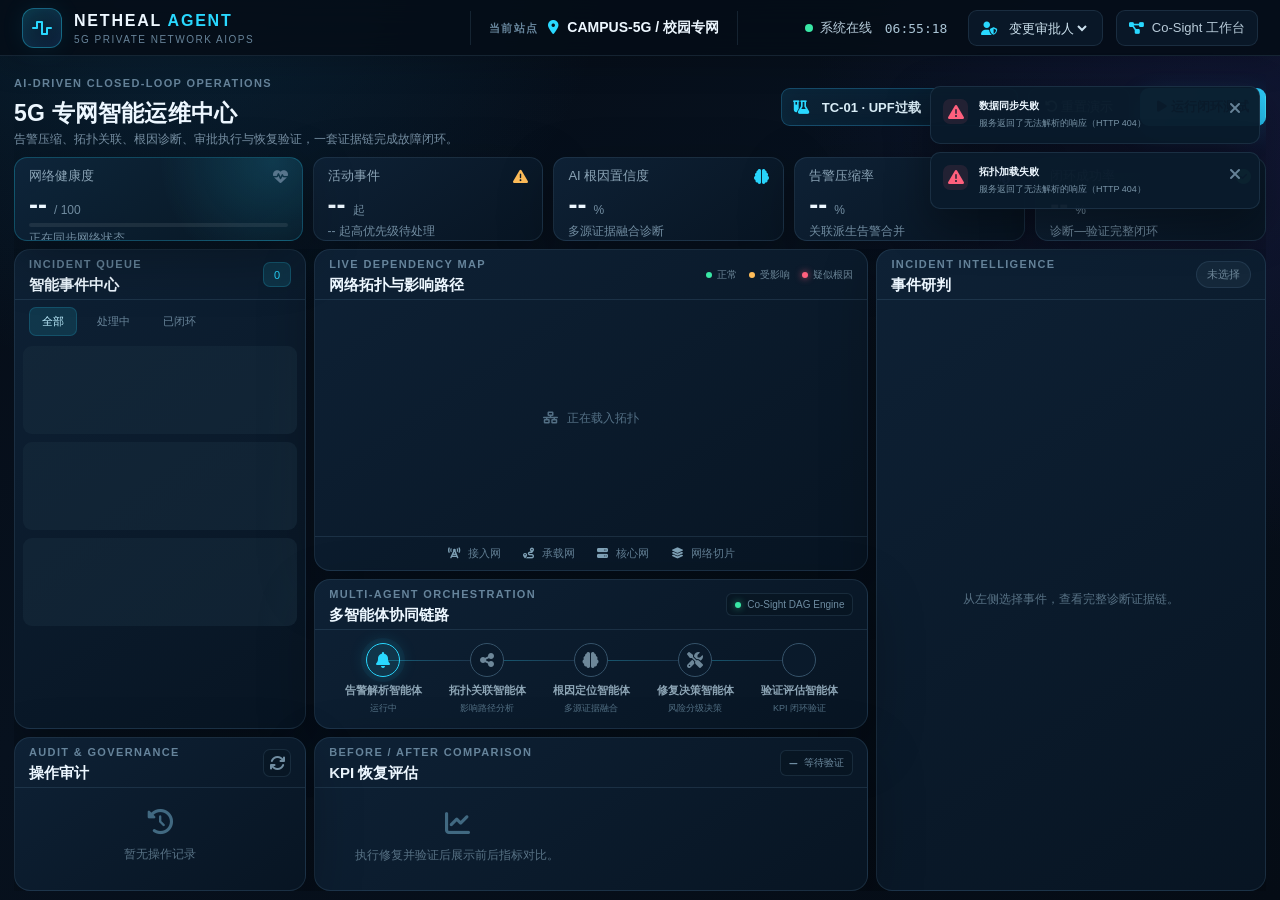
==== cosight_server/web/netheal.html @ 5e8ea45b "feat: productionize NetHeal operations cockpit" ====
<!DOCTYPE html>
<html lang="zh-CN">
<head>
  <meta charset="UTF-8">
  <meta name="viewport" content="width=device-width, initial-scale=1.0">
  <meta name="theme-color" content="#06111f">
  <title>NetHeal Agent · 5G 专网智能运维中心</title>
  <link rel="icon" href="./favicon.ico">
  <link rel="stylesheet" href="./libs/fontawesome-6.7.2/css/all.min.css">
  <link rel="stylesheet" href="./styles/netheal.css">
</head>
<body>
  <div class="ambient-grid" aria-hidden="true"></div>
  <header class="topbar">
    <a class="brand" href="./netheal.html" aria-label="NetHeal 首页">
      <span class="brand-mark"><i class="fa-solid fa-wave-square"></i></span>
      <span>
        <strong>NETHEAL <em>AGENT</em></strong>
        <small>5G PRIVATE NETWORK AIOPS</small>
      </span>
    </a>
    <div class="site-identity">
      <span class="eyebrow">当前站点</span>
      <strong><i class="fa-solid fa-location-dot"></i> CAMPUS-5G / 校园专网</strong>
    </div>
    <div class="top-actions">
      <div class="live-state"><span class="pulse"></span><span>系统在线</span></div>
      <span class="clock" id="system-clock">--:--:--</span>
      <label class="role-control" title="演示基于角色的操作权限">
        <i class="fa-solid fa-user-shield"></i>
        <select id="role-selector" aria-label="当前操作角色">
          <option value="viewer">观察员</option>
          <option value="operator">运维工程师</option>
          <option value="approver" selected>变更审批人</option>
          <option value="admin">系统管理员</option>
        </select>
      </label>
      <a class="ghost-button" href="./" title="返回 Co-Sight 通用工作台">
        <i class="fa-solid fa-diagram-project"></i><span>Co-Sight 工作台</span>
      </a>
    </div>
  </header>

  <main class="dashboard-shell">
    <section class="hero-row">
      <div>
        <p class="eyebrow">AI-DRIVEN CLOSED-LOOP OPERATIONS</p>
        <h1>5G 专网智能运维中心</h1>
        <p class="hero-copy">告警压缩、拓扑关联、根因诊断、审批执行与恢复验证，一套证据链完成故障闭环。</p>
      </div>
      <div class="hero-actions">
        <label class="scenario-control" title="选择一个可重复执行的系统验收用例">
          <i class="fa-solid fa-flask-vial"></i>
          <select id="scenario-selector" aria-label="测试用例">
            <option value="upf-overload">TC-01 · UPF过载</option>
            <option value="backhaul-link-down">TC-02 · 回传链路中断</option>
            <option value="slice-capacity-shortage">TC-03 · URLLC切片不足</option>
          </select>
        </label>
        <button class="secondary-button" id="reset-demo">
          <i class="fa-solid fa-rotate-left"></i> 重置演示
        </button>
        <button class="primary-button" id="run-demo">
          <i class="fa-solid fa-play"></i> 运行闭环测试
        </button>
      </div>
    </section>

    <section class="metric-grid" aria-label="网络运行指标">
      <article class="metric-card health-card">
        <div class="metric-heading"><span>网络健康度</span><i class="fa-solid fa-heart-pulse"></i></div>
        <div class="metric-value"><strong id="metric-health">--</strong><small>/ 100</small></div>
        <div class="health-track"><span id="health-progress"></span></div>
        <p id="health-caption">正在同步网络状态</p>
      </article>
      <article class="metric-card">
        <div class="metric-heading"><span>活动事件</span><i class="fa-solid fa-triangle-exclamation amber"></i></div>
        <div class="metric-value"><strong id="metric-active">--</strong><small>起</small></div>
        <p><span id="metric-critical">--</span> 起高优先级待处理</p>
      </article>
      <article class="metric-card">
        <div class="metric-heading"><span>AI 根因置信度</span><i class="fa-solid fa-brain cyan"></i></div>
        <div class="metric-value"><strong id="metric-confidence">--</strong><small>%</small></div>
        <p>多源证据融合诊断</p>
      </article>
      <article class="metric-card">
        <div class="metric-heading"><span>告警压缩率</span><i class="fa-solid fa-filter-circle-dollar violet"></i></div>
        <div class="metric-value"><strong id="metric-compression">--</strong><small>%</small></div>
        <p>关联派生告警合并</p>
      </article>
      <article class="metric-card">
        <div class="metric-heading"><span>闭环成功率</span><i class="fa-solid fa-circle-check green"></i></div>
        <div class="metric-value"><strong id="metric-closure">--</strong><small>%</small></div>
        <p>诊断—验证完整闭环</p>
      </article>
    </section>

    <section class="dashboard-grid">
      <article class="panel incidents-panel">
        <div class="panel-header">
          <div>
            <span class="eyebrow">INCIDENT QUEUE</span>
            <h2>智能事件中心</h2>
          </div>
          <span class="count-badge" id="incident-count">0</span>
        </div>
        <div class="filter-row">
          <button class="filter-chip active" data-filter="all">全部</button>
          <button class="filter-chip" data-filter="active">处理中</button>
          <button class="filter-chip" data-filter="closed">已闭环</button>
        </div>
        <div class="incident-list" id="incident-list">
          <div class="skeleton-list" aria-label="加载中">
            <span></span><span></span><span></span>
          </div>
        </div>
      </article>

      <article class="panel topology-panel">
        <div class="panel-header">
          <div>
            <span class="eyebrow">LIVE DEPENDENCY MAP</span>
            <h2>网络拓扑与影响路径</h2>
          </div>
          <div class="legend">
            <span><i class="legend-dot healthy"></i>正常</span>
            <span><i class="legend-dot affected"></i>受影响</span>
            <span><i class="legend-dot root-cause"></i>疑似根因</span>
          </div>
        </div>
        <div class="topology-canvas" id="topology-canvas">
          <svg id="topology-svg" role="img" aria-label="5G 校园专网拓扑图"></svg>
          <div class="topology-empty" id="topology-empty">
            <i class="fa-solid fa-network-wired"></i><span>正在载入拓扑</span>
          </div>
        </div>
        <div class="topology-footer">
          <span><i class="fa-solid fa-tower-cell"></i> 接入网</span>
          <span><i class="fa-solid fa-route"></i> 承载网</span>
          <span><i class="fa-solid fa-server"></i> 核心网</span>
          <span><i class="fa-solid fa-layer-group"></i> 网络切片</span>
        </div>
      </article>

      <article class="panel detail-panel">
        <div class="panel-header">
          <div>
            <span class="eyebrow">INCIDENT INTELLIGENCE</span>
            <h2>事件研判</h2>
          </div>
          <span class="status-pill muted" id="detail-status">未选择</span>
        </div>
        <div class="incident-hero" id="incident-hero">
          <div class="empty-state">
            <i class="fa-solid fa-radar"></i>
            <p>从左侧选择事件，查看完整诊断证据链。</p>
          </div>
        </div>
        <div class="detail-content hidden" id="detail-content">
          <div class="detail-meta">
            <span id="detail-id">--</span>
            <span id="detail-site">--</span>
            <span id="detail-time">--</span>
          </div>
          <h3 id="detail-title">--</h3>
          <p class="detail-summary" id="detail-summary">--</p>
          <div class="diagnosis-box">
            <div class="diagnosis-heading">
              <span><i class="fa-solid fa-crosshairs"></i> AI 根因定位</span>
              <strong id="detail-confidence">--%</strong>
            </div>
            <h4 id="detail-root-cause">等待诊断</h4>
            <p id="detail-impact">尚无影响面分析。</p>
          </div>
          <div class="section-title"><span>多源证据</span><small id="evidence-count">0 项</small></div>
          <div class="evidence-grid" id="evidence-grid"></div>
          <div class="section-title"><span>建议处置</span><small>风险分级执行</small></div>
          <ol class="repair-list" id="repair-list"></ol>
          <div class="section-title"><span>事件生命周期</span><small>全链路可追溯</small></div>
          <div class="incident-timeline" id="incident-timeline"></div>
          <div class="action-bar">
            <button class="workflow-button" id="action-diagnose"><i class="fa-solid fa-stethoscope"></i> 启动诊断</button>
            <button class="workflow-button" id="action-approve"><i class="fa-solid fa-user-check"></i> 审批方案</button>
            <button class="workflow-button danger" id="action-execute"><i class="fa-solid fa-terminal"></i> 模拟执行</button>
            <button class="workflow-button success" id="action-verify"><i class="fa-solid fa-shield-check"></i> 恢复验证</button>
          </div>
        </div>
      </article>

      <article class="panel workflow-panel">
        <div class="panel-header">
          <div>
            <span class="eyebrow">MULTI-AGENT ORCHESTRATION</span>
            <h2>多智能体协同链路</h2>
          </div>
          <span class="engine-badge"><span></span> Co-Sight DAG Engine</span>
        </div>
        <div class="workflow-rail" id="workflow-rail"></div>
        <div class="workflow-note">
          <i class="fa-solid fa-circle-info"></i>
          <span>每一步均保存输入、工具调用、输出和操作者，支持失败回溯与全链路审计。</span>
        </div>
      </article>

      <article class="panel kpi-panel">
        <div class="panel-header">
          <div>
            <span class="eyebrow">BEFORE / AFTER COMPARISON</span>
            <h2>KPI 恢复评估</h2>
          </div>
          <span class="validation-badge" id="validation-badge"><i class="fa-solid fa-minus"></i> 等待验证</span>
        </div>
        <div class="kpi-comparison" id="kpi-comparison">
          <div class="empty-state compact">
            <i class="fa-solid fa-chart-line"></i>
            <p>执行修复并验证后展示前后指标对比。</p>
          </div>
        </div>
      </article>

      <article class="panel audit-panel">
        <div class="panel-header">
          <div>
            <span class="eyebrow">AUDIT & GOVERNANCE</span>
            <h2>操作审计</h2>
          </div>
          <button class="icon-button" id="refresh-audit" title="刷新审计日志"><i class="fa-solid fa-arrows-rotate"></i></button>
        </div>
        <div class="audit-list" id="audit-list">
          <div class="empty-state compact"><i class="fa-solid fa-clock-rotate-left"></i><p>暂无操作记录</p></div>
        </div>
      </article>
    </section>
  </main>

  <div class="toast-stack" id="toast-stack" aria-live="polite"></div>
  <div class="operation-overlay hidden" id="operation-overlay" role="status" aria-live="polite">
    <div class="operation-card">
      <span class="operation-spinner"></span>
      <h3 id="operation-title">智能体正在协同分析</h3>
      <p id="operation-message">正在聚合告警、KPI、拓扑和知识库证据……</p>
      <div class="operation-progress"><span></span></div>
    </div>
  </div>

  <script src="./libs/d3.v7.min.js"></script>
  <script src="./js/netheal.js"></script>
</body>
</html>
---- cosight_server/web/styles/netheal.css ----
:root {
  color-scheme: dark;
  --bg: #050c16;
  --bg-soft: #081321;
  --panel: rgba(10, 25, 42, 0.9);
  --panel-strong: #0b1b2d;
  --line: rgba(127, 177, 214, 0.14);
  --line-bright: rgba(63, 216, 255, 0.32);
  --text: #edf7ff;
  --muted: #8199ad;
  --cyan: #29d8ff;
  --cyan-soft: rgba(41, 216, 255, 0.12);
  --green: #39e7a5;
  --amber: #ffbd59;
  --red: #ff607d;
  --violet: #9e82ff;
  --shadow: 0 18px 55px rgba(0, 0, 0, 0.28);
  --radius: 16px;
}

* {
  box-sizing: border-box;
}

html {
  min-width: 1180px;
  background: var(--bg);
}

body {
  margin: 0;
  min-height: 100vh;
  overflow-x: auto;
  color: var(--text);
  font-family: Inter, "SF Pro Display", "PingFang SC", "Microsoft YaHei", sans-serif;
  background:
    radial-gradient(circle at 12% -10%, rgba(25, 119, 172, 0.22), transparent 31%),
    radial-gradient(circle at 96% 15%, rgba(67, 55, 163, 0.18), transparent 29%),
    linear-gradient(145deg, #050c16 0%, #07111e 42%, #050c15 100%);
}

button,
select {
  font: inherit;
}

button,
a,
select {
  -webkit-tap-highlight-color: transparent;
}

button {
  color: inherit;
}

.ambient-grid {
  position: fixed;
  inset: 0;
  z-index: -1;
  opacity: 0.16;
  pointer-events: none;
  background-image:
    linear-gradient(rgba(51, 190, 234, 0.09) 1px, transparent 1px),
    linear-gradient(90deg, rgba(51, 190, 234, 0.09) 1px, transparent 1px);
  background-size: 42px 42px;
  mask-image: linear-gradient(to bottom, black, transparent 78%);
}

.topbar {
  position: sticky;
  top: 0;
  z-index: 20;
  display: grid;
  grid-template-columns: minmax(270px, 1fr) auto minmax(520px, 1fr);
  align-items: center;
  gap: 28px;
  min-height: 72px;
  padding: 10px 28px;
  border-bottom: 1px solid var(--line);
  background: rgba(5, 13, 23, 0.88);
  backdrop-filter: blur(18px);
  box-shadow: 0 10px 30px rgba(0, 0, 0, 0.16);
}

.brand {
  display: flex;
  align-items: center;
  gap: 12px;
  width: max-content;
  color: var(--text);
  text-decoration: none;
}

.brand-mark {
  display: grid;
  width: 42px;
  height: 42px;
  place-items: center;
  border: 1px solid rgba(41, 216, 255, 0.38);
  border-radius: 12px;
  color: var(--cyan);
  background: linear-gradient(145deg, rgba(41, 216, 255, 0.16), rgba(62, 77, 184, 0.15));
  box-shadow: inset 0 0 22px rgba(41, 216, 255, 0.1), 0 0 24px rgba(41, 216, 255, 0.08);
}

.brand strong {
  display: block;
  font-size: 15px;
  letter-spacing: 1.8px;
}

.brand strong em {
  color: var(--cyan);
  font-style: normal;
}

.brand small {
  display: block;
  margin-top: 4px;
  color: #68849a;
  font-size: 9px;
  letter-spacing: 1.5px;
}

.site-identity {
  display: flex;
  align-items: center;
  gap: 10px;
  padding: 8px 18px;
  border-right: 1px solid var(--line);
  border-left: 1px solid var(--line);
}

.site-identity strong {
  font-size: 13px;
  font-weight: 600;
}

.site-identity i {
  margin-right: 4px;
  color: var(--cyan);
}

.eyebrow {
  color: #66849b;
  font-size: 10px;
  font-weight: 700;
  letter-spacing: 1.35px;
  text-transform: uppercase;
}

.top-actions {
  display: flex;
  align-items: center;
  justify-content: flex-end;
  gap: 13px;
}

.live-state {
  display: flex;
  align-items: center;
  gap: 7px;
  color: #b9cfdd;
  font-size: 12px;
}

.pulse {
  width: 8px;
  height: 8px;
  border-radius: 50%;
  background: var(--green);
  box-shadow: 0 0 0 0 rgba(57, 231, 165, 0.5);
  animation: pulse 1.9s infinite;
}

.clock {
  min-width: 70px;
  color: #aac4d5;
  font-family: "JetBrains Mono", Consolas, monospace;
  font-size: 12px;
}

.role-control,
.ghost-button {
  display: flex;
  align-items: center;
  gap: 8px;
  height: 36px;
  padding: 0 12px;
  border: 1px solid var(--line);
  border-radius: 9px;
  color: #b8cbd9;
  background: rgba(12, 28, 45, 0.76);
  text-decoration: none;
}

.role-control i,
.ghost-button i {
  color: var(--cyan);
}

.role-control select {
  border: 0;
  outline: 0;
  color: #cde2ef;
  background: transparent;
  cursor: pointer;
}

.role-control option {
  color: var(--text);
  background: #0b1b2d;
}

.ghost-button {
  font-size: 12px;
  transition: 160ms ease;
}

.ghost-button:hover {
  border-color: var(--line-bright);
  color: white;
  transform: translateY(-1px);
}

.dashboard-shell {
  width: min(1840px, calc(100% - 40px));
  margin: 0 auto;
  padding: 26px 0 48px;
}

.hero-row {
  display: flex;
  align-items: flex-end;
  justify-content: space-between;
  gap: 30px;
  margin-bottom: 20px;
}

.hero-row h1 {
  margin: 7px 0 7px;
  font-size: 26px;
  line-height: 1.2;
  letter-spacing: 0.2px;
}

.hero-copy {
  margin: 0;
  color: #7891a5;
  font-size: 13px;
}

.hero-actions {
  display: flex;
  gap: 10px;
}

.scenario-control {
  display: flex;
  align-items: center;
  gap: 9px;
  min-width: 228px;
  min-height: 39px;
  padding: 0 11px;
  border: 1px solid rgba(56, 189, 248, 0.28);
  border-radius: 9px;
  color: #b8cbd9;
  background: linear-gradient(145deg, rgba(12, 36, 57, 0.94), rgba(7, 24, 40, 0.94));
  box-shadow: inset 0 0 18px rgba(34, 211, 238, 0.04);
}

.scenario-control i {
  flex: 0 0 auto;
  color: var(--cyan);
}

.scenario-control select {
  width: 188px;
  min-width: 0;
  border: 0;
  outline: 0;
  overflow: hidden;
  color: #d9edf7;
  background: transparent;
  font-size: 13px;
  font-weight: 600;
  text-overflow: ellipsis;
  cursor: pointer;
}

.scenario-control option {
  color: var(--text);
  background: #0b1b2d;
}

.scenario-control:focus-within {
  border-color: rgba(56, 189, 248, 0.7);
  box-shadow: 0 0 0 3px rgba(56, 189, 248, 0.08);
}

.primary-button,
.secondary-button,
.workflow-button {
  min-height: 39px;
  padding: 0 16px;
  border: 1px solid transparent;
  border-radius: 9px;
  cursor: pointer;
  transition: 160ms ease;
}

.primary-button {
  color: #031018;
  font-weight: 700;
  background: linear-gradient(135deg, #44e4ff, #27c6f8);
  box-shadow: 0 8px 26px rgba(39, 198, 248, 0.18);
}

.primary-button:hover {
  box-shadow: 0 10px 32px rgba(39, 198, 248, 0.3);
  transform: translateY(-1px);
}

.secondary-button {
  border-color: var(--line);
  color: #9bb2c3;
  background: rgba(11, 27, 45, 0.72);
}

.secondary-button:hover {
  border-color: rgba(255, 255, 255, 0.22);
  color: white;
}

.metric-grid {
  display: grid;
  grid-template-columns: 1.35fr repeat(4, minmax(170px, 1fr));
  gap: 12px;
  margin-bottom: 12px;
}

.metric-card,
.panel {
  border: 1px solid var(--line);
  background:
    linear-gradient(145deg, rgba(14, 34, 55, 0.91), rgba(7, 20, 34, 0.93)),
    var(--panel);
  box-shadow: var(--shadow);
}

.metric-card {
  min-height: 132px;
  padding: 17px 18px;
  border-radius: 13px;
  overflow: hidden;
}

.health-card {
  position: relative;
  border-color: rgba(41, 216, 255, 0.24);
  background:
    radial-gradient(circle at 90% 5%, rgba(41, 216, 255, 0.16), transparent 42%),
    linear-gradient(145deg, rgba(14, 38, 59, 0.96), rgba(7, 22, 36, 0.95));
}

.metric-heading {
  display: flex;
  align-items: center;
  justify-content: space-between;
  color: #8ba4b6;
  font-size: 12px;
}

.metric-heading i {
  color: #58758c;
  font-size: 15px;
}

.metric-heading i.cyan { color: var(--cyan); }
.metric-heading i.green { color: var(--green); }
.metric-heading i.amber { color: var(--amber); }
.metric-heading i.violet { color: var(--violet); }

.metric-value {
  display: flex;
  align-items: baseline;
  gap: 7px;
  margin: 14px 0 8px;
}

.metric-value strong {
  font-size: 30px;
  font-weight: 650;
  line-height: 1;
}

.metric-value small,
.metric-card p {
  color: #718ca0;
  font-size: 11px;
}

.metric-card p {
  margin: 8px 0 0;
}

.health-track {
  width: 100%;
  height: 4px;
  overflow: hidden;
  border-radius: 999px;
  background: rgba(255, 255, 255, 0.08);
}

.health-track span {
  display: block;
  width: 0;
  height: 100%;
  border-radius: inherit;
  background: linear-gradient(90deg, var(--cyan), var(--green));
  box-shadow: 0 0 12px rgba(41, 216, 255, 0.5);
  transition: width 500ms ease;
}

.dashboard-grid {
  display: grid;
  grid-template-columns: minmax(285px, 0.78fr) minmax(520px, 1.5fr) minmax(390px, 1fr);
  grid-template-areas:
    "incidents topology detail"
    "incidents workflow detail"
    "audit kpi detail";
  gap: 12px;
  align-items: stretch;
}

.panel {
  min-width: 0;
  border-radius: var(--radius);
}

.incidents-panel { grid-area: incidents; min-height: 740px; }
.topology-panel { grid-area: topology; min-height: 390px; }
.detail-panel { grid-area: detail; min-height: 740px; }
.workflow-panel { grid-area: workflow; min-height: 260px; }
.kpi-panel { grid-area: kpi; min-height: 280px; }
.audit-panel { grid-area: audit; min-height: 280px; }

.panel-header {
  display: flex;
  align-items: center;
  justify-content: space-between;
  min-height: 69px;
  padding: 15px 18px 13px;
  border-bottom: 1px solid var(--line);
}

.panel-header h2 {
  margin: 5px 0 0;
  font-size: 14px;
  font-weight: 650;
}

.count-badge {
  display: grid;
  min-width: 28px;
  height: 25px;
  padding: 0 8px;
  place-items: center;
  border: 1px solid rgba(41, 216, 255, 0.2);
  border-radius: 7px;
  color: var(--cyan);
  font-size: 11px;
  background: var(--cyan-soft);
}

.filter-row {
  display: flex;
  gap: 7px;
  padding: 12px 15px 4px;
}

.filter-chip {
  padding: 5px 11px;
  border: 1px solid transparent;
  border-radius: 7px;
  color: #688499;
  font-size: 11px;
  background: transparent;
  cursor: pointer;
}

.filter-chip:hover,
.filter-chip.active {
  border-color: rgba(41, 216, 255, 0.17);
  color: #bfefff;
  background: var(--cyan-soft);
}

.incident-list {
  max-height: 660px;
  padding: 8px 9px 12px;
  overflow-y: auto;
}

.incident-item {
  position: relative;
  width: 100%;
  margin-bottom: 7px;
  padding: 13px 13px 12px 17px;
  border: 1px solid transparent;
  border-radius: 10px;
  color: inherit;
  text-align: left;
  background: rgba(9, 24, 40, 0.72);
  cursor: pointer;
  transition: 150ms ease;
}

.incident-item::before {
  position: absolute;
  top: 15px;
  bottom: 15px;
  left: 7px;
  width: 2px;
  border-radius: 2px;
  background: #60798c;
  content: "";
}

.incident-item.severity-critical::before { background: var(--red); box-shadow: 0 0 9px rgba(255, 96, 125, 0.42); }
.incident-item.severity-major::before { background: var(--amber); }
.incident-item.severity-minor::before { background: var(--cyan); }

.incident-item:hover {
  border-color: rgba(127, 177, 214, 0.16);
  background: rgba(14, 34, 54, 0.92);
}

.incident-item.selected {
  border-color: rgba(41, 216, 255, 0.33);
  background: linear-gradient(120deg, rgba(41, 216, 255, 0.12), rgba(13, 36, 57, 0.94));
}

.incident-topline,
.incident-bottomline {
  display: flex;
  align-items: center;
  justify-content: space-between;
  gap: 8px;
}

.incident-topline {
  color: #66849a;
  font: 10px/1.2 "JetBrains Mono", Consolas, monospace;
}

.incident-item h3 {
  margin: 9px 0 11px;
  color: #dbeaf3;
  font-size: 12px;
  font-weight: 600;
  line-height: 1.55;
}

.incident-bottomline {
  color: #6d879a;
  font-size: 10px;
}

.mini-status,
.status-pill {
  display: inline-flex;
  align-items: center;
  border: 1px solid rgba(127, 177, 214, 0.13);
  border-radius: 999px;
  color: #93aabc;
  background: rgba(112, 143, 163, 0.09);
}

.mini-status {
  padding: 3px 7px;
}

.status-pill {
  padding: 5px 10px;
  font-size: 10px;
}

.status-pill.active,
.mini-status.active { border-color: rgba(41, 216, 255, 0.25); color: var(--cyan); background: var(--cyan-soft); }
.status-pill.warning,
.mini-status.warning { border-color: rgba(255, 189, 89, 0.25); color: var(--amber); background: rgba(255, 189, 89, 0.1); }
.status-pill.success,
.mini-status.success { border-color: rgba(57, 231, 165, 0.25); color: var(--green); background: rgba(57, 231, 165, 0.09); }
.status-pill.danger,
.mini-status.danger { border-color: rgba(255, 96, 125, 0.25); color: var(--red); background: rgba(255, 96, 125, 0.09); }
.status-pill.muted { color: #6e8799; }

.legend {
  display: flex;
  gap: 11px;
  color: #6d8799;
  font-size: 9px;
}

.legend span {
  display: flex;
  align-items: center;
  gap: 5px;
}

.legend-dot {
  width: 6px;
  height: 6px;
  border-radius: 50%;
  background: #49677d;
}

.legend-dot.healthy { background: var(--green); }
.legend-dot.affected { background: var(--amber); }
.legend-dot.root-cause { background: var(--red); box-shadow: 0 0 7px rgba(255, 96, 125, 0.8); }

.topology-canvas {
  position: relative;
  height: 268px;
  overflow: hidden;
}

#topology-svg {
  display: block;
  width: 100%;
  height: 100%;
}

.topology-link {
  stroke: rgba(89, 143, 179, 0.3);
  stroke-width: 1.3;
}

.topology-link.affected {
  stroke: var(--amber);
  stroke-dasharray: 6 5;
  animation: dash 1s linear infinite;
}

.topology-node circle {
  fill: #0d2338;
  stroke: #3e657e;
  stroke-width: 1.5;
  filter: drop-shadow(0 6px 8px rgba(0, 0, 0, 0.3));
}

.topology-node.healthy circle { stroke: rgba(57, 231, 165, 0.75); }
.topology-node.affected circle { stroke: var(--amber); fill: rgba(255, 189, 89, 0.12); }
.topology-node.root-cause circle {
  stroke: var(--red);
  stroke-width: 2.2;
  fill: rgba(255, 96, 125, 0.13);
  filter: drop-shadow(0 0 9px rgba(255, 96, 125, 0.33));
}

.topology-node text {
  fill: #acc3d1;
  font-size: 9px;
  text-anchor: middle;
  pointer-events: none;
}

.topology-node .node-icon {
  fill: #d8eaf4;
  font-family: "Font Awesome 6 Free";
  font-size: 12px;
  font-weight: 900;
}

.topology-node .node-type {
  fill: #57778d;
  font-size: 7px;
  letter-spacing: 0.4px;
}

.topology-empty {
  position: absolute;
  inset: 0;
  display: flex;
  align-items: center;
  justify-content: center;
  gap: 9px;
  color: #536f84;
  font-size: 12px;
}

.topology-empty.hidden {
  display: none;
}

.topology-footer {
  display: flex;
  justify-content: center;
  gap: 24px;
  min-height: 51px;
  padding: 15px;
  border-top: 1px solid var(--line);
  color: #627f94;
  font-size: 10px;
}

.topology-footer i {
  margin-right: 5px;
  color: #80a3b8;
}

.incident-hero {
  min-height: 140px;
}

.empty-state {
  display: flex;
  min-height: 180px;
  flex-direction: column;
  align-items: center;
  justify-content: center;
  gap: 10px;
  padding: 24px;
  color: #577184;
  text-align: center;
}

.empty-state i {
  color: #416981;
  font-size: 25px;
}

.empty-state p {
  max-width: 260px;
  margin: 0;
  font-size: 11px;
  line-height: 1.6;
}

.empty-state.compact {
  min-height: 140px;
}

.hidden {
  display: none !important;
}

.detail-content {
  padding: 16px 18px 18px;
}

.detail-meta {
  display: flex;
  flex-wrap: wrap;
  gap: 7px;
}

.detail-meta span {
  padding: 4px 7px;
  border-radius: 5px;
  color: #648398;
  font: 9px/1.2 "JetBrains Mono", Consolas, monospace;
  background: rgba(77, 113, 136, 0.09);
}

.detail-content > h3 {
  margin: 14px 0 8px;
  font-size: 16px;
  line-height: 1.45;
}

.detail-summary {
  margin: 0 0 14px;
  color: #7f99aa;
  font-size: 11px;
  line-height: 1.7;
}

.diagnosis-box {
  padding: 13px 14px;
  border: 1px solid rgba(41, 216, 255, 0.2);
  border-radius: 10px;
  background:
    linear-gradient(110deg, rgba(41, 216, 255, 0.11), rgba(41, 216, 255, 0.025)),
    rgba(7, 20, 33, 0.75);
}

.diagnosis-heading {
  display: flex;
  align-items: center;
  justify-content: space-between;
  color: #75a0b6;
  font-size: 10px;
}

.diagnosis-heading i {
  margin-right: 5px;
  color: var(--cyan);
}

.diagnosis-heading strong {
  color: var(--cyan);
  font: 12px/1 "JetBrains Mono", Consolas, monospace;
}

.diagnosis-box h4 {
  margin: 11px 0 5px;
  color: #d9f7ff;
  font-size: 13px;
}

.diagnosis-box p {
  margin: 0;
  color: #7591a4;
  font-size: 10px;
  line-height: 1.6;
}

.section-title {
  display: flex;
  align-items: center;
  justify-content: space-between;
  margin: 16px 0 9px;
  color: #a9bdca;
  font-size: 11px;
  font-weight: 600;
}

.section-title small {
  color: #58758a;
  font-size: 9px;
  font-weight: 400;
}

.evidence-grid {
  display: grid;
  grid-template-columns: repeat(2, minmax(0, 1fr));
  gap: 7px;
}

.evidence-card {
  min-width: 0;
  min-height: 60px;
  padding: 9px;
  border: 1px solid rgba(127, 177, 214, 0.1);
  border-radius: 8px;
  background: rgba(7, 20, 33, 0.55);
}

.evidence-card header {
  display: flex;
  align-items: center;
  gap: 6px;
  color: #7493a8;
  font-size: 9px;
}

.evidence-card header i {
  color: var(--cyan);
}

.evidence-card strong {
  display: block;
  margin-top: 7px;
  overflow: hidden;
  color: #c6d9e4;
  font-size: 10px;
  line-height: 1.45;
  text-overflow: ellipsis;
}

.repair-list {
  display: grid;
  gap: 6px;
  margin: 0;
  padding: 0;
  list-style: none;
  counter-reset: repair;
}

.repair-list li {
  display: grid;
  grid-template-columns: 22px 1fr auto;
  align-items: start;
  gap: 8px;
  padding: 8px;
  border: 1px solid rgba(127, 177, 214, 0.09);
  border-radius: 7px;
  color: #97aebb;
  font-size: 10px;
  line-height: 1.5;
  background: rgba(7, 20, 33, 0.42);
  counter-increment: repair;
}

.repair-list li::before {
  display: grid;
  width: 19px;
  height: 19px;
  place-items: center;
  border-radius: 5px;
  color: var(--cyan);
  font: 9px/1 "JetBrains Mono", monospace;
  background: var(--cyan-soft);
  content: counter(repair, decimal-leading-zero);
}

.risk-tag {
  padding: 2px 5px;
  border-radius: 4px;
  color: var(--amber);
  font-size: 8px;
  white-space: nowrap;
  background: rgba(255, 189, 89, 0.09);
}

.incident-timeline {
  display: grid;
  gap: 0;
  max-height: 168px;
  overflow-y: auto;
  padding-right: 3px;
}

.timeline-item {
  position: relative;
  display: grid;
  grid-template-columns: 22px 1fr auto;
  gap: 8px;
  min-height: 44px;
  padding: 5px 0;
}

.timeline-item:not(:last-child)::before {
  position: absolute;
  top: 25px;
  bottom: -5px;
  left: 10px;
  width: 1px;
  background: rgba(41, 216, 255, 0.14);
  content: "";
}

.timeline-marker {
  z-index: 1;
  display: grid;
  width: 21px;
  height: 21px;
  place-items: center;
  border: 1px solid rgba(41, 216, 255, 0.23);
  border-radius: 50%;
  color: var(--cyan);
  font-size: 7px;
  background: #0b1c2e;
}

.timeline-item strong {
  display: block;
  color: #9eb5c3;
  font-size: 9px;
}

.timeline-item p {
  margin: 3px 0 0;
  color: #597589;
  font-size: 8px;
  line-height: 1.45;
}

.timeline-item time {
  color: #48677b;
  font: 8px/1.35 "JetBrains Mono", Consolas, monospace;
}

.action-bar {
  display: grid;
  grid-template-columns: repeat(2, 1fr);
  gap: 7px;
  margin-top: 16px;
}

.workflow-button {
  min-height: 34px;
  padding: 0 9px;
  border-color: rgba(41, 216, 255, 0.18);
  color: #91cde0;
  font-size: 10px;
  background: rgba(41, 216, 255, 0.07);
}

.workflow-button:hover:not(:disabled) {
  border-color: rgba(41, 216, 255, 0.42);
  color: #ddf9ff;
  background: rgba(41, 216, 255, 0.13);
}

.workflow-button.danger {
  border-color: rgba(255, 96, 125, 0.18);
  color: #ff9cad;
  background: rgba(255, 96, 125, 0.07);
}

.workflow-button.success {
  border-color: rgba(57, 231, 165, 0.18);
  color: #79eabb;
  background: rgba(57, 231, 165, 0.07);
}

.workflow-button:disabled,
.primary-button:disabled,
.secondary-button:disabled {
  opacity: 0.34;
  cursor: not-allowed;
  filter: grayscale(0.5);
}

.engine-badge,
.validation-badge {
  display: inline-flex;
  align-items: center;
  gap: 6px;
  padding: 5px 8px;
  border: 1px solid var(--line);
  border-radius: 6px;
  color: #6e8ca1;
  font-size: 9px;
  background: rgba(7, 20, 33, 0.6);
}

.engine-badge span {
  width: 6px;
  height: 6px;
  border-radius: 50%;
  background: var(--green);
  box-shadow: 0 0 7px rgba(57, 231, 165, 0.65);
}

.workflow-rail {
  display: grid;
  grid-template-columns: repeat(5, minmax(0, 1fr));
  gap: 0;
  padding: 28px 18px 20px;
}

.agent-node {
  position: relative;
  min-width: 0;
  text-align: center;
}

.agent-node:not(:last-child)::after {
  position: absolute;
  top: 20px;
  right: -50%;
  z-index: 0;
  width: 100%;
  height: 1px;
  background: linear-gradient(90deg, rgba(41, 216, 255, 0.35), rgba(92, 112, 154, 0.22));
  content: "";
}

.agent-icon {
  position: relative;
  z-index: 1;
  display: grid;
  width: 41px;
  height: 41px;
  margin: 0 auto 9px;
  place-items: center;
  border: 1px solid #355269;
  border-radius: 50%;
  color: #6d8799;
  background: #0a1a2b;
  transition: 180ms ease;
}

.agent-node.completed .agent-icon {
  border-color: rgba(57, 231, 165, 0.54);
  color: var(--green);
  background: rgba(57, 231, 165, 0.09);
}

.agent-node.running .agent-icon {
  border-color: var(--cyan);
  color: var(--cyan);
  background: var(--cyan-soft);
  box-shadow: 0 0 0 5px rgba(41, 216, 255, 0.05), 0 0 18px rgba(41, 216, 255, 0.18);
  animation: node-pulse 1.6s ease-in-out infinite;
}

.agent-node h3 {
  margin: 0;
  overflow: hidden;
  color: #8da5b5;
  font-size: 10px;
  font-weight: 600;
  text-overflow: ellipsis;
  white-space: nowrap;
}

.agent-node small {
  display: block;
  margin-top: 4px;
  color: #516e82;
  font-size: 8px;
}

.workflow-note {
  display: flex;
  align-items: center;
  gap: 8px;
  margin: 0 18px 16px;
  padding: 9px 11px;
  border-radius: 7px;
  color: #5f7c90;
  font-size: 9px;
  background: rgba(65, 96, 116, 0.06);
}

.workflow-note i {
  color: #6f91a7;
}

.kpi-comparison {
  display: grid;
  grid-template-columns: repeat(2, 1fr);
  gap: 11px;
  padding: 16px 18px 18px;
}

.kpi-item {
  padding: 11px;
  border: 1px solid rgba(127, 177, 214, 0.1);
  border-radius: 8px;
  background: rgba(7, 20, 33, 0.48);
}

.kpi-item header {
  display: flex;
  justify-content: space-between;
  color: #7590a3;
  font-size: 9px;
}

.kpi-item header strong {
  color: var(--green);
}

.kpi-values {
  display: grid;
  grid-template-columns: 1fr auto 1fr;
  align-items: center;
  gap: 8px;
  margin-top: 10px;
}

.kpi-values div {
  min-width: 0;
}

.kpi-values div:last-child {
  text-align: right;
}

.kpi-values span {
  display: block;
  color: #567387;
  font-size: 8px;
}

.kpi-values strong {
  display: block;
  margin-top: 3px;
  color: #b8ccd9;
  font: 14px/1.2 "JetBrains Mono", Consolas, monospace;
}

.kpi-values i {
  color: #4c7189;
  font-size: 9px;
}

.validation-badge.passed {
  border-color: rgba(57, 231, 165, 0.22);
  color: var(--green);
  background: rgba(57, 231, 165, 0.08);
}

.validation-badge.failed {
  border-color: rgba(255, 96, 125, 0.22);
  color: var(--red);
  background: rgba(255, 96, 125, 0.08);
}

.audit-list {
  max-height: 210px;
  padding: 8px 14px 14px;
  overflow-y: auto;
}

.audit-item {
  display: grid;
  grid-template-columns: 23px 1fr auto;
  gap: 8px;
  padding: 9px 2px;
  border-bottom: 1px solid rgba(127, 177, 214, 0.08);
}

.audit-icon {
  display: grid;
  width: 21px;
  height: 21px;
  place-items: center;
  border-radius: 6px;
  color: var(--cyan);
  font-size: 8px;
  background: var(--cyan-soft);
}

.audit-item strong {
  display: block;
  color: #9bb1c0;
  font-size: 9px;
  font-weight: 600;
}

.audit-item p {
  margin: 3px 0 0;
  color: #577489;
  font-size: 8px;
}

.audit-item time {
  color: #48677c;
  font: 8px/1.3 "JetBrains Mono", Consolas, monospace;
}

.icon-button {
  display: grid;
  width: 28px;
  height: 28px;
  place-items: center;
  border: 1px solid var(--line);
  border-radius: 7px;
  color: #718ea2;
  background: rgba(7, 20, 33, 0.5);
  cursor: pointer;
}

.icon-button:hover {
  border-color: var(--line-bright);
  color: var(--cyan);
}

.skeleton-list {
  display: grid;
  gap: 8px;
}

.skeleton-list span {
  display: block;
  height: 88px;
  border-radius: 9px;
  background: linear-gradient(100deg, rgba(22, 43, 60, 0.55) 30%, rgba(37, 65, 84, 0.58) 50%, rgba(22, 43, 60, 0.55) 70%);
  background-size: 300% 100%;
  animation: shimmer 1.6s infinite;
}

.toast-stack {
  position: fixed;
  top: 86px;
  right: 20px;
  z-index: 60;
  display: grid;
  width: 330px;
  gap: 8px;
}

.toast {
  display: grid;
  grid-template-columns: 27px 1fr auto;
  align-items: start;
  gap: 9px;
  padding: 12px;
  border: 1px solid var(--line);
  border-radius: 10px;
  background: rgba(10, 27, 44, 0.97);
  box-shadow: 0 17px 45px rgba(0, 0, 0, 0.38);
  animation: slide-in 200ms ease-out;
}

.toast > i {
  display: grid;
  width: 25px;
  height: 25px;
  place-items: center;
  border-radius: 7px;
  color: var(--cyan);
  background: var(--cyan-soft);
}

.toast.error > i { color: var(--red); background: rgba(255, 96, 125, 0.1); }
.toast.success > i { color: var(--green); background: rgba(57, 231, 165, 0.1); }

.toast strong {
  display: block;
  font-size: 10px;
}

.toast p {
  margin: 4px 0 0;
  color: #7893a6;
  font-size: 9px;
  line-height: 1.5;
}

.toast button {
  border: 0;
  color: #668297;
  background: transparent;
  cursor: pointer;
}

.operation-overlay {
  position: fixed;
  inset: 0;
  z-index: 50;
  display: grid;
  place-items: center;
  background: rgba(3, 9, 16, 0.68);
  backdrop-filter: blur(7px);
}

.operation-card {
  width: 390px;
  padding: 30px;
  border: 1px solid rgba(41, 216, 255, 0.22);
  border-radius: 16px;
  text-align: center;
  background:
    radial-gradient(circle at 50% 0, rgba(41, 216, 255, 0.13), transparent 54%),
    #091827;
  box-shadow: 0 28px 90px rgba(0, 0, 0, 0.48);
}

.operation-spinner {
  display: block;
  width: 47px;
  height: 47px;
  margin: 0 auto 17px;
  border: 2px solid rgba(41, 216, 255, 0.12);
  border-top-color: var(--cyan);
  border-radius: 50%;
  animation: spin 0.85s linear infinite;
}

.operation-card h3 {
  margin: 0;
  font-size: 15px;
}

.operation-card p {
  margin: 9px 0 17px;
  color: #7691a4;
  font-size: 10px;
}

.operation-progress {
  height: 3px;
  overflow: hidden;
  border-radius: 999px;
  background: rgba(255, 255, 255, 0.07);
}

.operation-progress span {
  display: block;
  width: 35%;
  height: 100%;
  border-radius: inherit;
  background: linear-gradient(90deg, var(--cyan), var(--violet));
  animation: progress 1.4s ease-in-out infinite;
}

::-webkit-scrollbar {
  width: 6px;
  height: 6px;
}

::-webkit-scrollbar-track {
  background: transparent;
}

::-webkit-scrollbar-thumb {
  border-radius: 99px;
  background: rgba(102, 137, 158, 0.23);
}

::-webkit-scrollbar-thumb:hover {
  background: rgba(102, 137, 158, 0.38);
}

@keyframes pulse {
  70% { box-shadow: 0 0 0 7px rgba(57, 231, 165, 0); }
  100% { box-shadow: 0 0 0 0 rgba(57, 231, 165, 0); }
}

@keyframes dash {
  to { stroke-dashoffset: -11; }
}

@keyframes node-pulse {
  50% { box-shadow: 0 0 0 8px rgba(41, 216, 255, 0.02), 0 0 25px rgba(41, 216, 255, 0.25); }
}

@keyframes shimmer {
  to { background-position-x: -300%; }
}

@keyframes spin {
  to { transform: rotate(360deg); }
}

@keyframes progress {
  0% { transform: translateX(-120%); }
  100% { transform: translateX(380%); }
}

@keyframes slide-in {
  from { opacity: 0; transform: translateX(18px); }
  to { opacity: 1; transform: translateX(0); }
}

@media (max-width: 1450px) {
  .topbar {
    grid-template-columns: 270px 1fr auto;
  }

  .site-identity {
    justify-self: start;
  }

  .dashboard-grid {
    grid-template-columns: 290px minmax(480px, 1.35fr) 370px;
  }

  .metric-grid {
    grid-template-columns: 1.25fr repeat(4, 1fr);
  }
}

@media (max-width: 1199px) {
  html {
    min-width: 0;
  }

  .topbar {
    position: static;
    grid-template-columns: 1fr auto;
    padding: 10px 16px;
  }

  .site-identity,
  .live-state,
  .clock {
    display: none;
  }

  .dashboard-shell {
    width: min(100% - 24px, 960px);
  }

  .metric-grid {
    grid-template-columns: repeat(2, 1fr);
  }

  .health-card {
    grid-column: span 2;
  }

  .dashboard-grid {
    grid-template-columns: 1fr;
    grid-template-areas:
      "incidents"
      "topology"
      "detail"
      "workflow"
      "kpi"
      "audit";
  }

  .incidents-panel,
  .detail-panel {
    min-height: auto;
  }

  .incident-list {
    max-height: 390px;
  }
}

@media (max-width: 640px) {
  .ghost-button span,
  .role-control i {
    display: none;
  }

  .top-actions {
    gap: 6px;
  }

  .hero-row {
    align-items: stretch;
    flex-direction: column;
  }

  .hero-actions {
    display: grid;
    grid-template-columns: 1fr 1fr;
  }

  .metric-grid,
  .kpi-comparison {
    grid-template-columns: 1fr;
  }

  .health-card {
    grid-column: auto;
  }

  .workflow-rail {
    grid-template-columns: 1fr;
    gap: 11px;
  }

  .agent-node {
    display: flex;
    align-items: center;
    gap: 10px;
    text-align: left;
  }

  .agent-node:not(:last-child)::after {
    display: none;
  }

  .agent-icon {
    margin: 0;
  }
}

/* Desktop NOC layout: keep the complete cockpit inside one viewport. */
@media (min-width: 1200px) {
  html,
  body {
    width: 100%;
    height: 100%;
    overflow: hidden;
  }

  .topbar {
    position: relative;
    min-height: 62px;
    height: 62px;
    grid-template-columns: minmax(255px, 1fr) auto minmax(500px, 1fr);
    gap: 20px;
    padding: 8px 22px;
  }

  .brand-mark {
    width: 40px;
    height: 40px;
  }

  .brand strong {
    font-size: 16px;
  }

  .brand small {
    font-size: 10px;
  }

  .site-identity strong {
    font-size: 14px;
  }

  .live-state,
  .clock,
  .ghost-button,
  .role-control {
    font-size: 13px;
  }

  .dashboard-shell {
    display: grid;
    width: calc(100% - 28px);
    max-width: 1920px;
    height: calc(100vh - 62px);
    grid-template-rows: 92px 96px minmax(0, 1fr);
    gap: 10px;
    margin: 0 auto;
    padding: 12px 0;
    overflow: hidden;
  }

  .hero-row {
    min-height: 0;
    align-items: center;
    margin: 0;
  }

  .hero-row h1 {
    margin: 4px 0;
    font-size: 26px;
  }

  .hero-copy {
    font-size: 13px;
  }

  .eyebrow {
    font-size: 11px;
  }

  .scenario-control {
    min-height: 38px;
    min-width: 218px;
    font-size: 13px;
  }

  .primary-button,
  .secondary-button {
    min-height: 38px;
    font-size: 13px;
  }

  .metric-grid {
    min-height: 0;
    gap: 10px;
    margin: 0;
  }

  .metric-card {
    min-height: 0;
    height: 96px;
    padding: 12px 16px;
  }

  .metric-heading {
    font-size: 13px;
  }

  .metric-value {
    margin: 10px 0 6px;
  }

  .metric-value strong {
    font-size: 31px;
  }

  .metric-value small,
  .metric-card p {
    font-size: 12px;
  }

  .metric-card p {
    margin-top: 5px;
  }

  .dashboard-grid {
    min-height: 0;
    grid-template-columns:
      minmax(270px, 0.78fr)
      minmax(520px, 1.48fr)
      minmax(380px, 1.04fr);
    grid-template-rows:
      minmax(250px, 1.55fr)
      minmax(145px, 0.74fr)
      minmax(145px, 0.76fr);
    gap: 10px;
    overflow: hidden;
  }

  .panel,
  .incidents-panel,
  .topology-panel,
  .detail-panel,
  .workflow-panel,
  .kpi-panel,
  .audit-panel {
    min-height: 0;
    overflow: hidden;
  }

  .panel-header {
    min-height: 56px;
    height: 56px;
    padding: 10px 16px;
  }

  .panel-header h2 {
    margin-top: 4px;
    font-size: 16px;
  }

  .count-badge,
  .filter-chip,
  .status-pill,
  .mini-status {
    font-size: 11px;
  }

  .incidents-panel {
    display: grid;
    grid-template-rows: 56px 43px minmax(0, 1fr);
  }

  .filter-row {
    align-items: center;
    padding: 7px 14px 4px;
  }

  .filter-chip {
    padding: 6px 12px;
  }

  .incident-list {
    max-height: none;
    min-height: 0;
    padding: 7px 8px 10px;
    overflow-y: auto;
  }

  .incident-item {
    margin-bottom: 7px;
    padding: 11px 12px 10px 17px;
  }

  .incident-topline,
  .incident-bottomline {
    font-size: 11px;
  }

  .incident-item h3 {
    margin: 7px 0 8px;
    font-size: 14px;
    line-height: 1.45;
  }

  .topology-panel {
    display: grid;
    grid-template-rows: 56px minmax(0, 1fr) 38px;
  }

  .legend {
    gap: 12px;
    font-size: 10px;
  }

  .topology-canvas {
    height: auto;
    min-height: 0;
  }

  .topology-footer {
    min-height: 38px;
    align-items: center;
    gap: 22px;
    padding: 8px 12px;
    font-size: 11px;
  }

  .topology-link {
    fill: none;
    stroke-width: 1.5;
  }

  .topology-node text {
    font-size: 11px;
    font-weight: 600;
  }

  .topology-node .node-icon {
    font-size: 14px;
  }

  .topology-node .node-type {
    font-size: 8.5px;
    font-weight: 500;
  }

  .topology-layer-label {
    fill: #54748a;
    font-size: 10px;
    font-weight: 700;
    letter-spacing: 1px;
    text-anchor: middle;
  }

  .detail-panel {
    display: grid;
    grid-template-rows: 56px minmax(0, 1fr);
  }

  .incident-hero {
    min-height: 0;
  }

  .detail-content {
    min-height: 0;
    padding: 12px 16px 14px;
    overflow-y: auto;
    scrollbar-gutter: stable;
  }

  .detail-meta span {
    font-size: 10px;
  }

  .detail-content > h3 {
    margin: 11px 0 6px;
    font-size: 17px;
  }

  .detail-summary {
    margin-bottom: 10px;
    font-size: 12px;
    line-height: 1.55;
  }

  .diagnosis-box {
    padding: 10px 12px;
  }

  .diagnosis-heading,
  .diagnosis-box p {
    font-size: 11.5px;
  }

  .diagnosis-heading strong {
    font-size: 13px;
  }

  .diagnosis-box h4 {
    margin: 8px 0 4px;
    font-size: 14px;
  }

  .section-title {
    margin: 11px 0 7px;
    font-size: 12px;
  }

  .section-title small,
  .evidence-card header {
    font-size: 10px;
  }

  .evidence-grid {
    gap: 6px;
  }

  .evidence-card {
    min-height: 52px;
    padding: 8px;
  }

  .evidence-card strong,
  .repair-list li {
    font-size: 11px;
  }

  .evidence-card strong {
    margin-top: 5px;
  }

  .repair-list {
    gap: 5px;
  }

  .repair-list li {
    padding: 7px;
    line-height: 1.4;
  }

  .risk-tag {
    font-size: 9px;
  }

  .incident-timeline {
    max-height: 132px;
  }

  .timeline-item {
    min-height: 39px;
  }

  .timeline-item strong {
    font-size: 10px;
  }

  .timeline-item p,
  .timeline-item time {
    font-size: 9px;
  }

  .action-bar {
    gap: 6px;
    margin-top: 11px;
  }

  .workflow-button {
    min-height: 34px;
    font-size: 11px;
  }

  .workflow-panel {
    display: grid;
    grid-template-rows: 56px minmax(0, 1fr);
  }

  .workflow-rail {
    align-items: center;
    padding: 10px 16px 8px;
  }

  .agent-icon {
    width: 38px;
    height: 38px;
    margin-bottom: 6px;
  }

  .agent-node:not(:last-child)::after {
    top: 19px;
  }

  .agent-node h3 {
    font-size: 11px;
  }

  .agent-node small {
    font-size: 9px;
  }

  .workflow-note {
    display: none;
  }

  .engine-badge,
  .validation-badge {
    font-size: 10px;
  }

  .kpi-panel,
  .audit-panel {
    display: grid;
    grid-template-rows: 56px minmax(0, 1fr);
  }

  .kpi-comparison {
    min-height: 0;
    gap: 7px;
    padding: 9px 12px 10px;
    overflow-y: auto;
  }

  .kpi-item {
    padding: 8px 9px;
  }

  .kpi-item header,
  .kpi-values span {
    font-size: 9.5px;
  }

  .kpi-values {
    margin-top: 7px;
  }

  .kpi-values strong {
    font-size: 14px;
  }

  .audit-list {
    max-height: none;
    min-height: 0;
    padding: 5px 12px 8px;
    overflow-y: auto;
  }

  .audit-item {
    padding: 6px 2px;
  }

  .audit-item strong {
    font-size: 10px;
  }

  .audit-item p,
  .audit-item time {
    font-size: 9px;
  }

  .empty-state,
  .empty-state.compact {
    min-height: 0;
    height: 100%;
  }

  .empty-state p {
    font-size: 12px;
  }
}

@media (min-width: 1200px) and (max-height: 900px) {
  .topbar {
    min-height: 56px;
    height: 56px;
  }

  .dashboard-shell {
    height: calc(100vh - 56px);
    grid-template-rows: 84px 84px minmax(0, 1fr);
    gap: 8px;
    padding: 9px 0;
  }

  .hero-row h1 {
    font-size: 23px;
  }

  .hero-copy {
    font-size: 12px;
  }

  .metric-card {
    height: 84px;
    padding: 9px 14px;
  }

  .metric-value {
    margin: 7px 0 4px;
  }

  .metric-value strong {
    font-size: 27px;
  }

  .metric-card p {
    margin-top: 3px;
  }

  .dashboard-grid {
    grid-template-rows:
      minmax(225px, 1.55fr)
      minmax(132px, 0.72fr)
      minmax(132px, 0.74fr);
    gap: 8px;
  }

  .panel-header {
    min-height: 50px;
    height: 50px;
    padding: 8px 14px;
  }

  .panel-header h2 {
    font-size: 15px;
  }

  .incidents-panel {
    grid-template-rows: 50px 39px minmax(0, 1fr);
  }

  .topology-panel {
    grid-template-rows: 50px minmax(0, 1fr) 34px;
  }

  .detail-panel,
  .workflow-panel,
  .kpi-panel,
  .audit-panel {
    grid-template-rows: 50px minmax(0, 1fr);
  }

  .topology-footer {
    min-height: 34px;
    padding: 6px 10px;
  }

  .workflow-rail {
    padding-top: 7px;
  }

  .agent-icon {
    width: 34px;
    height: 34px;
  }

  .agent-node:not(:last-child)::after {
    top: 17px;
  }

  .detail-content {
    padding-top: 9px;
  }
}
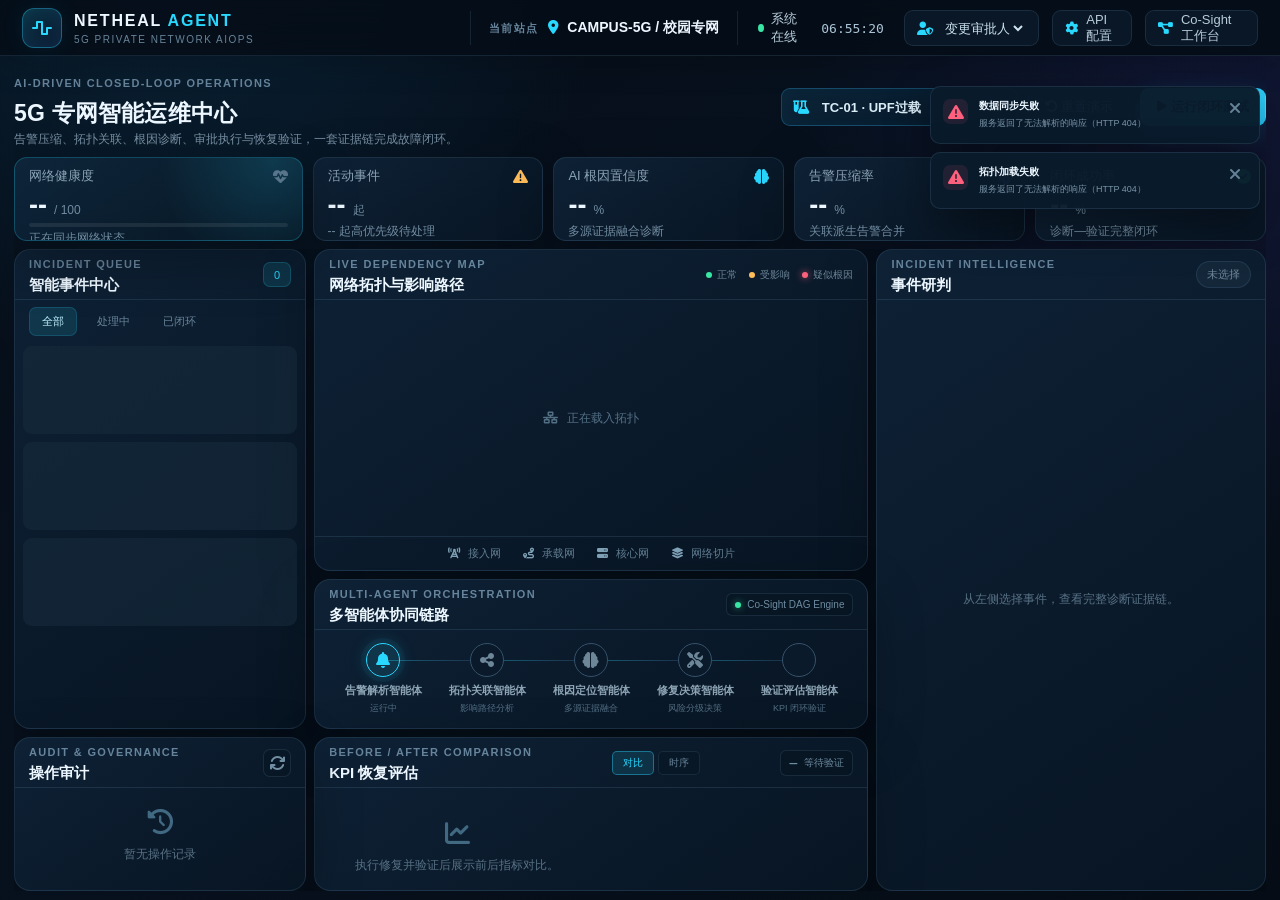
==== commit 4a2e2200: "feat: NetHeal-Agent P0/P1/P2 enhancements + Docker support P0 - Competition reliability: - One-click" ====
--- a/cosight_server/web/netheal.html
+++ b/cosight_server/web/netheal.html
@@ -35,6 +35,9 @@
           <option value="admin">系统管理员</option>
         </select>
       </label>
+      <a class="ghost-button" href="./settings.html" title="API Key 配置">
+        <i class="fa-solid fa-gear"></i><span>API 配置</span>
+      </a>
       <a class="ghost-button" href="./" title="返回 Co-Sight 通用工作台">
         <i class="fa-solid fa-diagram-project"></i><span>Co-Sight 工作台</span>
       </a>
@@ -55,6 +58,7 @@
             <option value="upf-overload">TC-01 · UPF过载</option>
             <option value="backhaul-link-down">TC-02 · 回传链路中断</option>
             <option value="slice-capacity-shortage">TC-03 · URLLC切片不足</option>
+            <option value="alarm-storm-composite">TC-04 · 告警风暴复合故障</option>
           </select>
         </label>
         <button class="secondary-button" id="reset-demo">
@@ -183,6 +187,9 @@
             <button class="workflow-button" id="action-approve"><i class="fa-solid fa-user-check"></i> 审批方案</button>
             <button class="workflow-button danger" id="action-execute"><i class="fa-solid fa-terminal"></i> 模拟执行</button>
             <button class="workflow-button success" id="action-verify"><i class="fa-solid fa-shield-check"></i> 恢复验证</button>
+            <button class="workflow-button report" id="action-download-report" title="下载闭环报告" disabled>
+              <i class="fa-solid fa-file-arrow-down"></i> 下载报告
+            </button>
           </div>
         </div>
       </article>
@@ -208,12 +215,25 @@
             <span class="eyebrow">BEFORE / AFTER COMPARISON</span>
             <h2>KPI 恢复评估</h2>
           </div>
+          <div class="kpi-tabs">
+            <button class="kpi-tab active" data-view="comparison">对比</button>
+            <button class="kpi-tab" data-view="timeseries">时序</button>
+          </div>
           <span class="validation-badge" id="validation-badge"><i class="fa-solid fa-minus"></i> 等待验证</span>
         </div>
-        <div class="kpi-comparison" id="kpi-comparison">
-          <div class="empty-state compact">
+        <div class="kpi-view" id="kpi-comparison-view">
+          <div class="kpi-comparison" id="kpi-comparison">
+            <div class="empty-state compact">
+              <i class="fa-solid fa-chart-line"></i>
+              <p>执行修复并验证后展示前后指标对比。</p>
+            </div>
+          </div>
+        </div>
+        <div class="kpi-view hidden" id="kpi-timeseries-view">
+          <svg id="kpi-timeseries-svg" role="img" aria-label="KPI 时序趋势图"></svg>
+          <div class="empty-state compact" id="kpi-timeseries-empty">
             <i class="fa-solid fa-chart-line"></i>
-            <p>执行修复并验证后展示前后指标对比。</p>
+            <p>选择事件后展示 baseline → incident → post_repair 三阶段 KPI 趋势。</p>
           </div>
         </div>
       </article>
@@ -239,7 +259,8 @@
       <span class="operation-spinner"></span>
       <h3 id="operation-title">智能体正在协同分析</h3>
       <p id="operation-message">正在聚合告警、KPI、拓扑和知识库证据……</p>
-      <div class="operation-progress"><span></span></div>
+      <div class="operation-progress"><span id="operation-progress-bar"></span></div>
+      <div class="operation-stages" id="operation-stages"></div>
     </div>
   </div>
 
--- a/cosight_server/web/styles/netheal.css
+++ b/cosight_server/web/styles/netheal.css
@@ -2106,3 +2106,178 @@
     padding-top: 9px;
   }
 }
+
+/* ===== P2: Advanced visualization styles ===== */
+
+/* KPI tabs */
+.kpi-tabs {
+  display: flex;
+  gap: 4px;
+}
+
+.kpi-tab {
+  padding: 4px 10px;
+  border: 1px solid rgba(127, 177, 214, 0.12);
+  border-radius: 5px;
+  color: #688499;
+  font-size: 10px;
+  background: rgba(7, 20, 33, 0.4);
+  cursor: pointer;
+  transition: 150ms ease;
+}
+
+.kpi-tab:hover {
+  border-color: rgba(41, 216, 255, 0.25);
+  color: #b8d8ea;
+}
+
+.kpi-tab.active {
+  border-color: rgba(41, 216, 255, 0.4);
+  color: var(--cyan);
+  background: var(--cyan-soft);
+}
+
+.kpi-view {
+  min-height: 0;
+  overflow: hidden;
+}
+
+#kpi-timeseries-svg {
+  display: block;
+  width: 100%;
+  height: 180px;
+}
+
+/* Candidate comparison */
+.candidate-list {
+  display: grid;
+  gap: 6px;
+  margin-top: 8px;
+}
+
+.candidate-item {
+  display: grid;
+  grid-template-columns: 32px 1fr;
+  gap: 10px;
+  padding: 10px 12px;
+  border: 1px solid rgba(127, 177, 214, 0.1);
+  border-radius: 8px;
+  background: rgba(7, 20, 33, 0.45);
+  transition: 160ms ease;
+}
+
+.candidate-item.primary {
+  border-color: rgba(41, 216, 255, 0.28);
+  background: linear-gradient(110deg, rgba(41, 216, 255, 0.08), rgba(7, 20, 33, 0.6));
+}
+
+.candidate-rank {
+  display: grid;
+  width: 28px;
+  height: 28px;
+  place-items: center;
+  border-radius: 7px;
+  color: var(--cyan);
+  font: 11px/1 "JetBrains Mono", monospace;
+  font-weight: 700;
+  background: var(--cyan-soft);
+}
+
+.candidate-item.primary .candidate-rank {
+  color: #031018;
+  background: linear-gradient(135deg, #44e4ff, #27c6f8);
+}
+
+.candidate-info strong {
+  display: block;
+  color: #b8d3e2;
+  font-size: 11px;
+  font-weight: 600;
+}
+
+.candidate-bar {
+  height: 4px;
+  margin-top: 6px;
+  overflow: hidden;
+  border-radius: 99px;
+  background: rgba(255, 255, 255, 0.07);
+}
+
+.candidate-bar span {
+  display: block;
+  height: 100%;
+  border-radius: inherit;
+  background: linear-gradient(90deg, var(--cyan), var(--violet));
+  transition: width 400ms ease;
+}
+
+.candidate-meta {
+  display: flex;
+  flex-wrap: wrap;
+  gap: 8px;
+  margin-top: 6px;
+}
+
+.candidate-meta span {
+  color: #5b7b91;
+  font-size: 9px;
+}
+
+/* Workflow button - report */
+.workflow-button.report {
+  border-color: rgba(158, 130, 255, 0.2);
+  color: #b8a4ff;
+  background: rgba(158, 130, 255, 0.07);
+}
+
+.workflow-button.report:hover:not(:disabled) {
+  border-color: rgba(158, 130, 255, 0.45);
+  color: #d8ccff;
+  background: rgba(158, 130, 255, 0.13);
+}
+
+/* Operation stages */
+.operation-stages {
+  display: grid;
+  grid-template-columns: repeat(6, 1fr);
+  gap: 4px;
+  margin-top: 12px;
+}
+
+.operation-stage {
+  text-align: center;
+}
+
+.operation-stage .stage-dot {
+  display: block;
+  width: 8px;
+  height: 8px;
+  margin: 0 auto 4px;
+  border-radius: 50%;
+  background: rgba(255, 255, 255, 0.12);
+  transition: 200ms ease;
+}
+
+.operation-stage.active .stage-dot {
+  background: var(--cyan);
+  box-shadow: 0 0 8px rgba(41, 216, 255, 0.5);
+}
+
+.operation-stage.completed .stage-dot {
+  background: var(--green);
+}
+
+.operation-stage span {
+  display: block;
+  color: #48677c;
+  font-size: 8px;
+  line-height: 1.3;
+}
+
+.operation-stage.active span {
+  color: var(--cyan);
+}
+
+.operation-stage.completed span {
+  color: var(--green);
+}
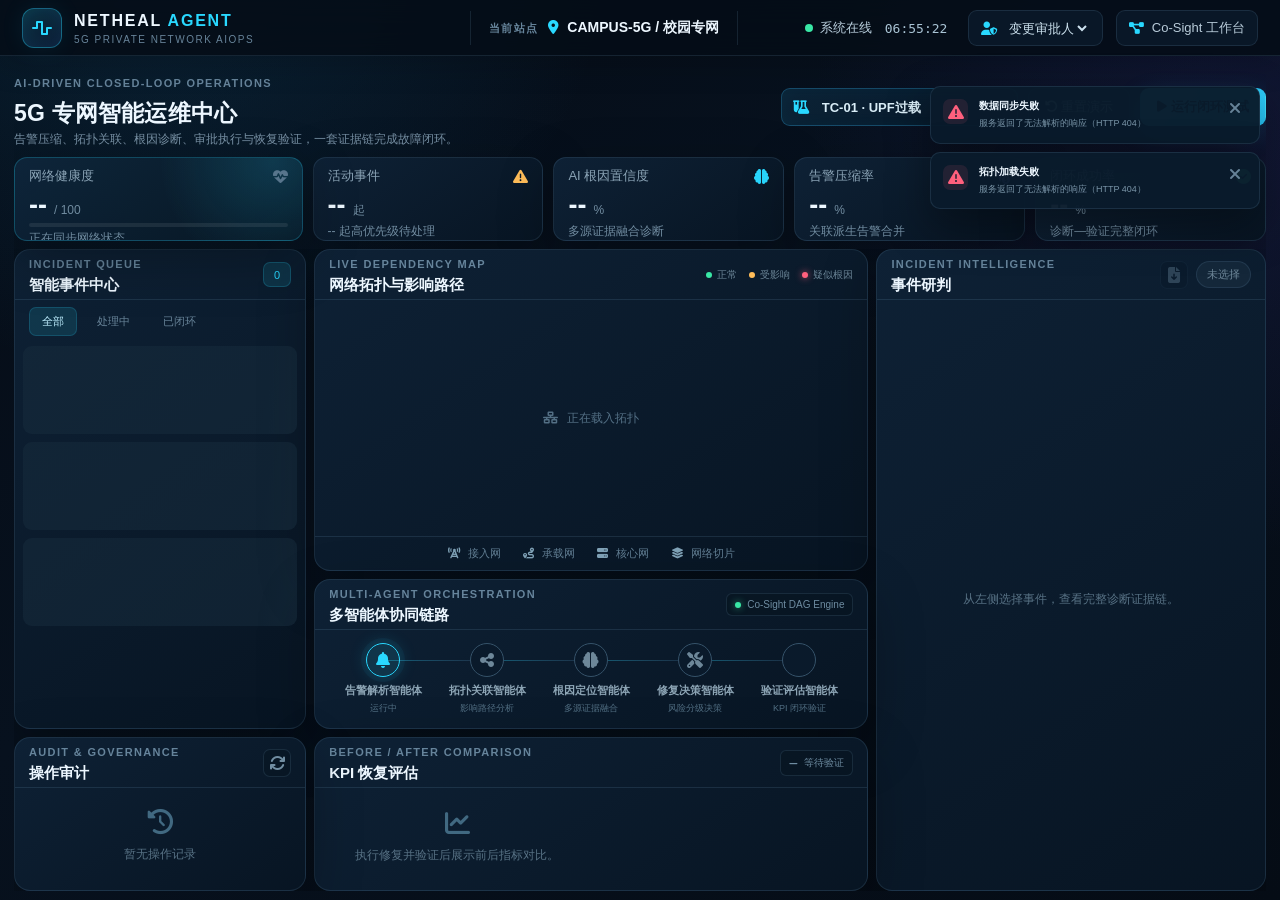
==== commit dfc608c2: "feat(netheal): enhance cockpit insights and task UX" ====
--- a/cosight_server/web/netheal.html
+++ b/cosight_server/web/netheal.html
@@ -35,9 +35,6 @@
           <option value="admin">系统管理员</option>
         </select>
       </label>
-      <a class="ghost-button" href="./settings.html" title="API Key 配置">
-        <i class="fa-solid fa-gear"></i><span>API 配置</span>
-      </a>
       <a class="ghost-button" href="./" title="返回 Co-Sight 通用工作台">
         <i class="fa-solid fa-diagram-project"></i><span>Co-Sight 工作台</span>
       </a>
@@ -58,7 +55,7 @@
             <option value="upf-overload">TC-01 · UPF过载</option>
             <option value="backhaul-link-down">TC-02 · 回传链路中断</option>
             <option value="slice-capacity-shortage">TC-03 · URLLC切片不足</option>
-            <option value="alarm-storm-composite">TC-04 · 告警风暴复合故障</option>
+            <option value="alarm-storm-composite">TC-06 · 复合告警风暴</option>
           </select>
         </label>
         <button class="secondary-button" id="reset-demo">
@@ -152,7 +149,12 @@
             <span class="eyebrow">INCIDENT INTELLIGENCE</span>
             <h2>事件研判</h2>
           </div>
-          <span class="status-pill muted" id="detail-status">未选择</span>
+          <div class="panel-header-actions">
+            <button class="icon-button" id="download-report" title="下载闭环报告" disabled>
+              <i class="fa-solid fa-file-arrow-down"></i>
+            </button>
+            <span class="status-pill muted" id="detail-status">未选择</span>
+          </div>
         </div>
         <div class="incident-hero" id="incident-hero">
           <div class="empty-state">
@@ -175,6 +177,7 @@
             </div>
             <h4 id="detail-root-cause">等待诊断</h4>
             <p id="detail-impact">尚无影响面分析。</p>
+            <div class="candidate-strip" id="root-candidates"></div>
           </div>
           <div class="section-title"><span>多源证据</span><small id="evidence-count">0 项</small></div>
           <div class="evidence-grid" id="evidence-grid"></div>
@@ -187,9 +190,6 @@
             <button class="workflow-button" id="action-approve"><i class="fa-solid fa-user-check"></i> 审批方案</button>
             <button class="workflow-button danger" id="action-execute"><i class="fa-solid fa-terminal"></i> 模拟执行</button>
             <button class="workflow-button success" id="action-verify"><i class="fa-solid fa-shield-check"></i> 恢复验证</button>
-            <button class="workflow-button report" id="action-download-report" title="下载闭环报告" disabled>
-              <i class="fa-solid fa-file-arrow-down"></i> 下载报告
-            </button>
           </div>
         </div>
       </article>
@@ -215,25 +215,12 @@
             <span class="eyebrow">BEFORE / AFTER COMPARISON</span>
             <h2>KPI 恢复评估</h2>
           </div>
-          <div class="kpi-tabs">
-            <button class="kpi-tab active" data-view="comparison">对比</button>
-            <button class="kpi-tab" data-view="timeseries">时序</button>
-          </div>
           <span class="validation-badge" id="validation-badge"><i class="fa-solid fa-minus"></i> 等待验证</span>
         </div>
-        <div class="kpi-view" id="kpi-comparison-view">
-          <div class="kpi-comparison" id="kpi-comparison">
-            <div class="empty-state compact">
-              <i class="fa-solid fa-chart-line"></i>
-              <p>执行修复并验证后展示前后指标对比。</p>
-            </div>
-          </div>
-        </div>
-        <div class="kpi-view hidden" id="kpi-timeseries-view">
-          <svg id="kpi-timeseries-svg" role="img" aria-label="KPI 时序趋势图"></svg>
-          <div class="empty-state compact" id="kpi-timeseries-empty">
+        <div class="kpi-comparison" id="kpi-comparison">
+          <div class="empty-state compact">
             <i class="fa-solid fa-chart-line"></i>
-            <p>选择事件后展示 baseline → incident → post_repair 三阶段 KPI 趋势。</p>
+            <p>执行修复并验证后展示前后指标对比。</p>
           </div>
         </div>
       </article>
@@ -259,8 +246,8 @@
       <span class="operation-spinner"></span>
       <h3 id="operation-title">智能体正在协同分析</h3>
       <p id="operation-message">正在聚合告警、KPI、拓扑和知识库证据……</p>
+      <small id="operation-stage">等待任务启动</small>
       <div class="operation-progress"><span id="operation-progress-bar"></span></div>
-      <div class="operation-stages" id="operation-stages"></div>
     </div>
   </div>
 
--- a/cosight_server/web/styles/netheal.css
+++ b/cosight_server/web/styles/netheal.css
@@ -2107,177 +2107,110 @@
   }
 }
 
-/* ===== P2: Advanced visualization styles ===== */
-
-/* KPI tabs */
-.kpi-tabs {
-  display: flex;
-  gap: 4px;
-}
-
-.kpi-tab {
-  padding: 4px 10px;
-  border: 1px solid rgba(127, 177, 214, 0.12);
+/* dev1 capability port: compact insight and progress components */
+.panel-header-actions {
+  display: flex;
+  align-items: center;
+  gap: 8px;
+}
+
+#download-report:disabled {
+  cursor: not-allowed;
+  opacity: 0.35;
+}
+
+.candidate-strip {
+  display: flex;
+  gap: 5px;
+  min-height: 0;
+  margin-top: 8px;
+  overflow: hidden;
+}
+
+.candidate-strip:empty {
+  display: none;
+}
+
+.candidate-chip {
+  display: grid;
+  min-width: 0;
+  flex: 1;
+  grid-template-columns: 18px minmax(0, 1fr) auto;
+  align-items: center;
+  gap: 5px;
+  padding: 5px 7px;
+  border: 1px solid rgba(111, 145, 165, 0.16);
+  border-radius: 7px;
+  background: rgba(8, 25, 40, 0.72);
+  color: #7895a8;
+  font-size: 9px;
+}
+
+.candidate-chip:first-child {
+  border-color: rgba(41, 216, 255, 0.32);
+  background: rgba(41, 216, 255, 0.08);
+  color: #b8efff;
+}
+
+.candidate-rank {
+  display: grid;
+  width: 18px;
+  height: 18px;
+  place-items: center;
   border-radius: 5px;
-  color: #688499;
-  font-size: 10px;
-  background: rgba(7, 20, 33, 0.4);
-  cursor: pointer;
-  transition: 150ms ease;
-}
-
-.kpi-tab:hover {
-  border-color: rgba(41, 216, 255, 0.25);
-  color: #b8d8ea;
-}
-
-.kpi-tab.active {
-  border-color: rgba(41, 216, 255, 0.4);
+  background: rgba(41, 216, 255, 0.1);
   color: var(--cyan);
-  background: var(--cyan-soft);
-}
-
-.kpi-view {
-  min-height: 0;
+  font-family: "JetBrains Mono", monospace;
+  font-size: 8px;
+}
+
+.candidate-name {
   overflow: hidden;
-}
-
-#kpi-timeseries-svg {
+  text-overflow: ellipsis;
+  white-space: nowrap;
+}
+
+.candidate-confidence {
+  color: #d9f7ff;
+  font-family: "JetBrains Mono", monospace;
+  font-size: 9px;
+}
+
+.kpi-sparkline {
   display: block;
   width: 100%;
-  height: 180px;
-}
-
-/* Candidate comparison */
-.candidate-list {
-  display: grid;
-  gap: 6px;
-  margin-top: 8px;
-}
-
-.candidate-item {
-  display: grid;
-  grid-template-columns: 32px 1fr;
-  gap: 10px;
-  padding: 10px 12px;
-  border: 1px solid rgba(127, 177, 214, 0.1);
-  border-radius: 8px;
-  background: rgba(7, 20, 33, 0.45);
-  transition: 160ms ease;
-}
-
-.candidate-item.primary {
-  border-color: rgba(41, 216, 255, 0.28);
-  background: linear-gradient(110deg, rgba(41, 216, 255, 0.08), rgba(7, 20, 33, 0.6));
-}
-
-.candidate-rank {
-  display: grid;
-  width: 28px;
-  height: 28px;
-  place-items: center;
-  border-radius: 7px;
-  color: var(--cyan);
-  font: 11px/1 "JetBrains Mono", monospace;
-  font-weight: 700;
-  background: var(--cyan-soft);
-}
-
-.candidate-item.primary .candidate-rank {
-  color: #031018;
-  background: linear-gradient(135deg, #44e4ff, #27c6f8);
-}
-
-.candidate-info strong {
+  height: 24px;
+  margin: 2px 0;
+  overflow: visible;
+}
+
+.kpi-sparkline .trend-line {
+  fill: none;
+  stroke: var(--cyan);
+  stroke-width: 2;
+  vector-effect: non-scaling-stroke;
+}
+
+.kpi-sparkline .trend-threshold {
+  stroke: rgba(255, 186, 72, 0.55);
+  stroke-width: 1;
+  stroke-dasharray: 3 3;
+}
+
+.kpi-sparkline circle {
+  stroke: #071522;
+  stroke-width: 1.5;
+}
+
+.operation-card > small {
   display: block;
-  color: #b8d3e2;
-  font-size: 11px;
-  font-weight: 600;
-}
-
-.candidate-bar {
-  height: 4px;
-  margin-top: 6px;
-  overflow: hidden;
-  border-radius: 99px;
-  background: rgba(255, 255, 255, 0.07);
-}
-
-.candidate-bar span {
-  display: block;
-  height: 100%;
-  border-radius: inherit;
-  background: linear-gradient(90deg, var(--cyan), var(--violet));
-  transition: width 400ms ease;
-}
-
-.candidate-meta {
-  display: flex;
-  flex-wrap: wrap;
-  gap: 8px;
-  margin-top: 6px;
-}
-
-.candidate-meta span {
-  color: #5b7b91;
+  margin: -9px 0 9px;
+  color: #86a7ba;
   font-size: 9px;
 }
 
-/* Workflow button - report */
-.workflow-button.report {
-  border-color: rgba(158, 130, 255, 0.2);
-  color: #b8a4ff;
-  background: rgba(158, 130, 255, 0.07);
-}
-
-.workflow-button.report:hover:not(:disabled) {
-  border-color: rgba(158, 130, 255, 0.45);
-  color: #d8ccff;
-  background: rgba(158, 130, 255, 0.13);
-}
-
-/* Operation stages */
-.operation-stages {
-  display: grid;
-  grid-template-columns: repeat(6, 1fr);
-  gap: 4px;
-  margin-top: 12px;
-}
-
-.operation-stage {
-  text-align: center;
-}
-
-.operation-stage .stage-dot {
-  display: block;
-  width: 8px;
-  height: 8px;
-  margin: 0 auto 4px;
-  border-radius: 50%;
-  background: rgba(255, 255, 255, 0.12);
-  transition: 200ms ease;
-}
-
-.operation-stage.active .stage-dot {
-  background: var(--cyan);
-  box-shadow: 0 0 8px rgba(41, 216, 255, 0.5);
-}
-
-.operation-stage.completed .stage-dot {
-  background: var(--green);
-}
-
-.operation-stage span {
-  display: block;
-  color: #48677c;
-  font-size: 8px;
-  line-height: 1.3;
-}
-
-.operation-stage.active span {
-  color: var(--cyan);
-}
-
-.operation-stage.completed span {
-  color: var(--green);
-}
+.operation-progress.determinate span {
+  width: 0;
+  animation: none;
+  transition: width 180ms ease;
+}
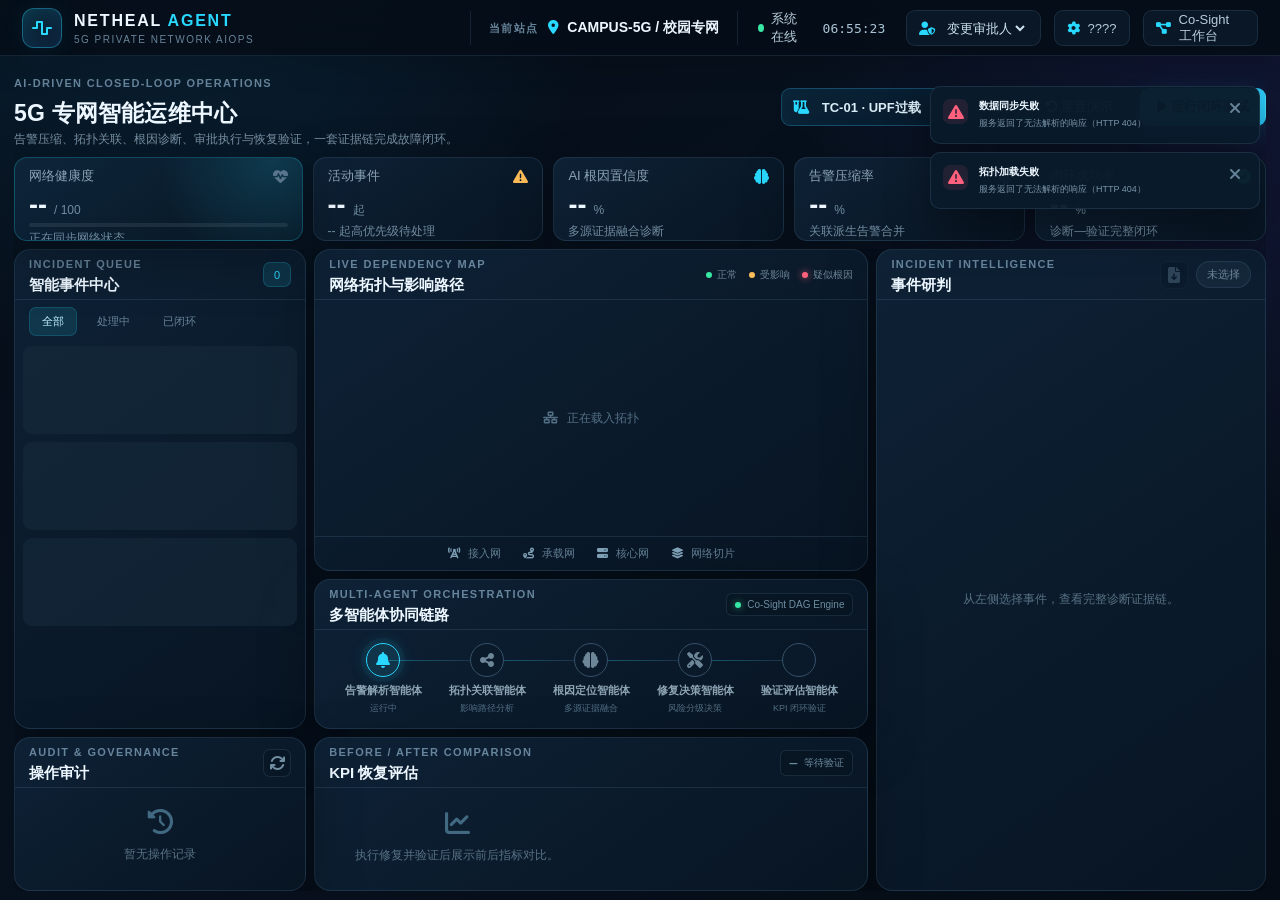
==== commit 4211dd47: "feat(netheal): add secure settings and deployment kit" ====
--- a/cosight_server/web/netheal.html
+++ b/cosight_server/web/netheal.html
@@ -35,6 +35,9 @@
           <option value="admin">系统管理员</option>
         </select>
       </label>
+      <a class="ghost-button" href="./settings.html" title="???????????">
+        <i class="fa-solid fa-gear"></i><span>????</span>
+      </a>
       <a class="ghost-button" href="./" title="返回 Co-Sight 通用工作台">
         <i class="fa-solid fa-diagram-project"></i><span>Co-Sight 工作台</span>
       </a>
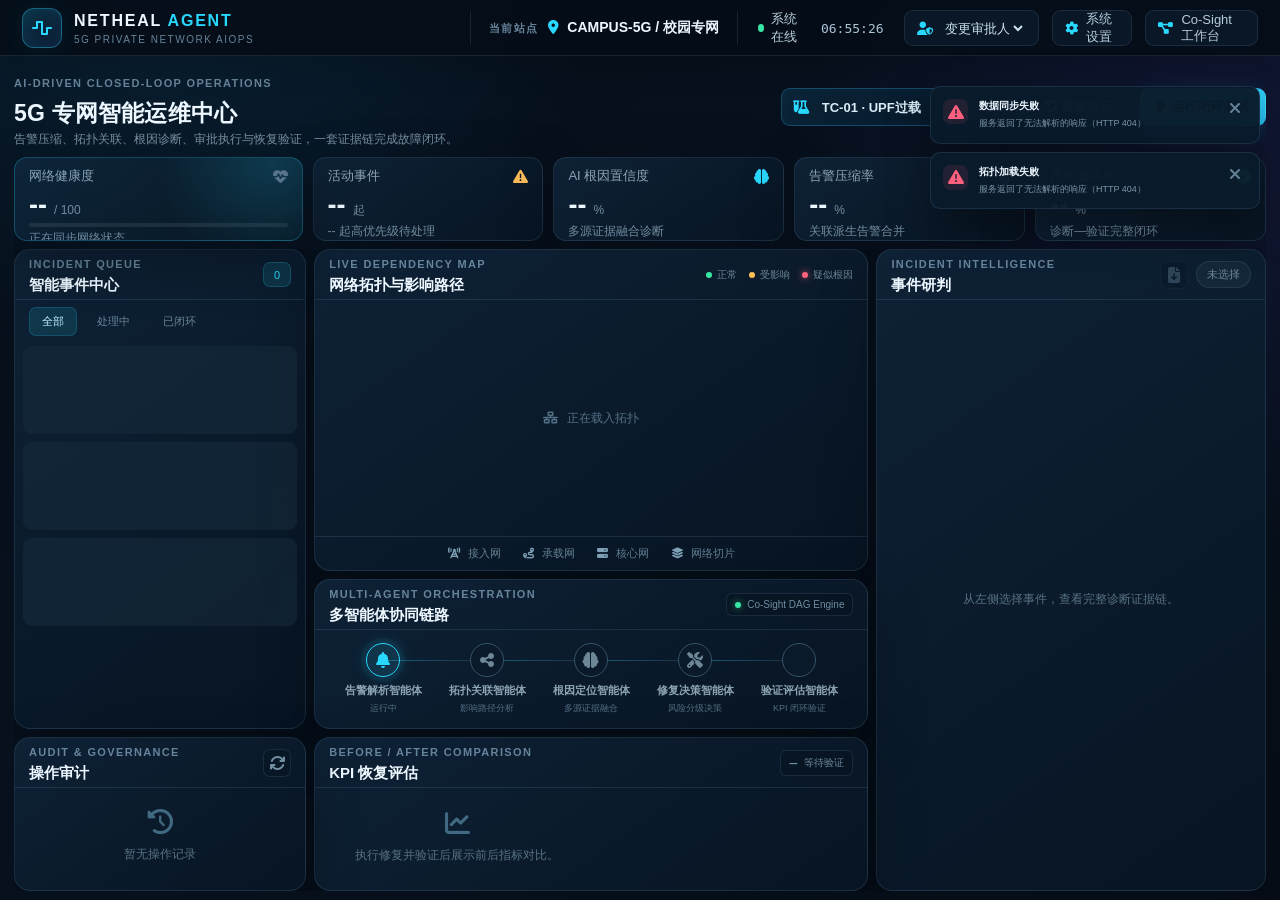
==== commit 85b5ee87: "docs(netheal): finalize migration handoff and sanitize examples" ====
--- a/cosight_server/web/netheal.html
+++ b/cosight_server/web/netheal.html
@@ -35,8 +35,8 @@
           <option value="admin">系统管理员</option>
         </select>
       </label>
-      <a class="ghost-button" href="./settings.html" title="???????????">
-        <i class="fa-solid fa-gear"></i><span>????</span>
+      <a class="ghost-button" href="./settings.html" title="查看安全配置与运行状态">
+        <i class="fa-solid fa-gear"></i><span>系统设置</span>
       </a>
       <a class="ghost-button" href="./" title="返回 Co-Sight 通用工作台">
         <i class="fa-solid fa-diagram-project"></i><span>Co-Sight 工作台</span>
